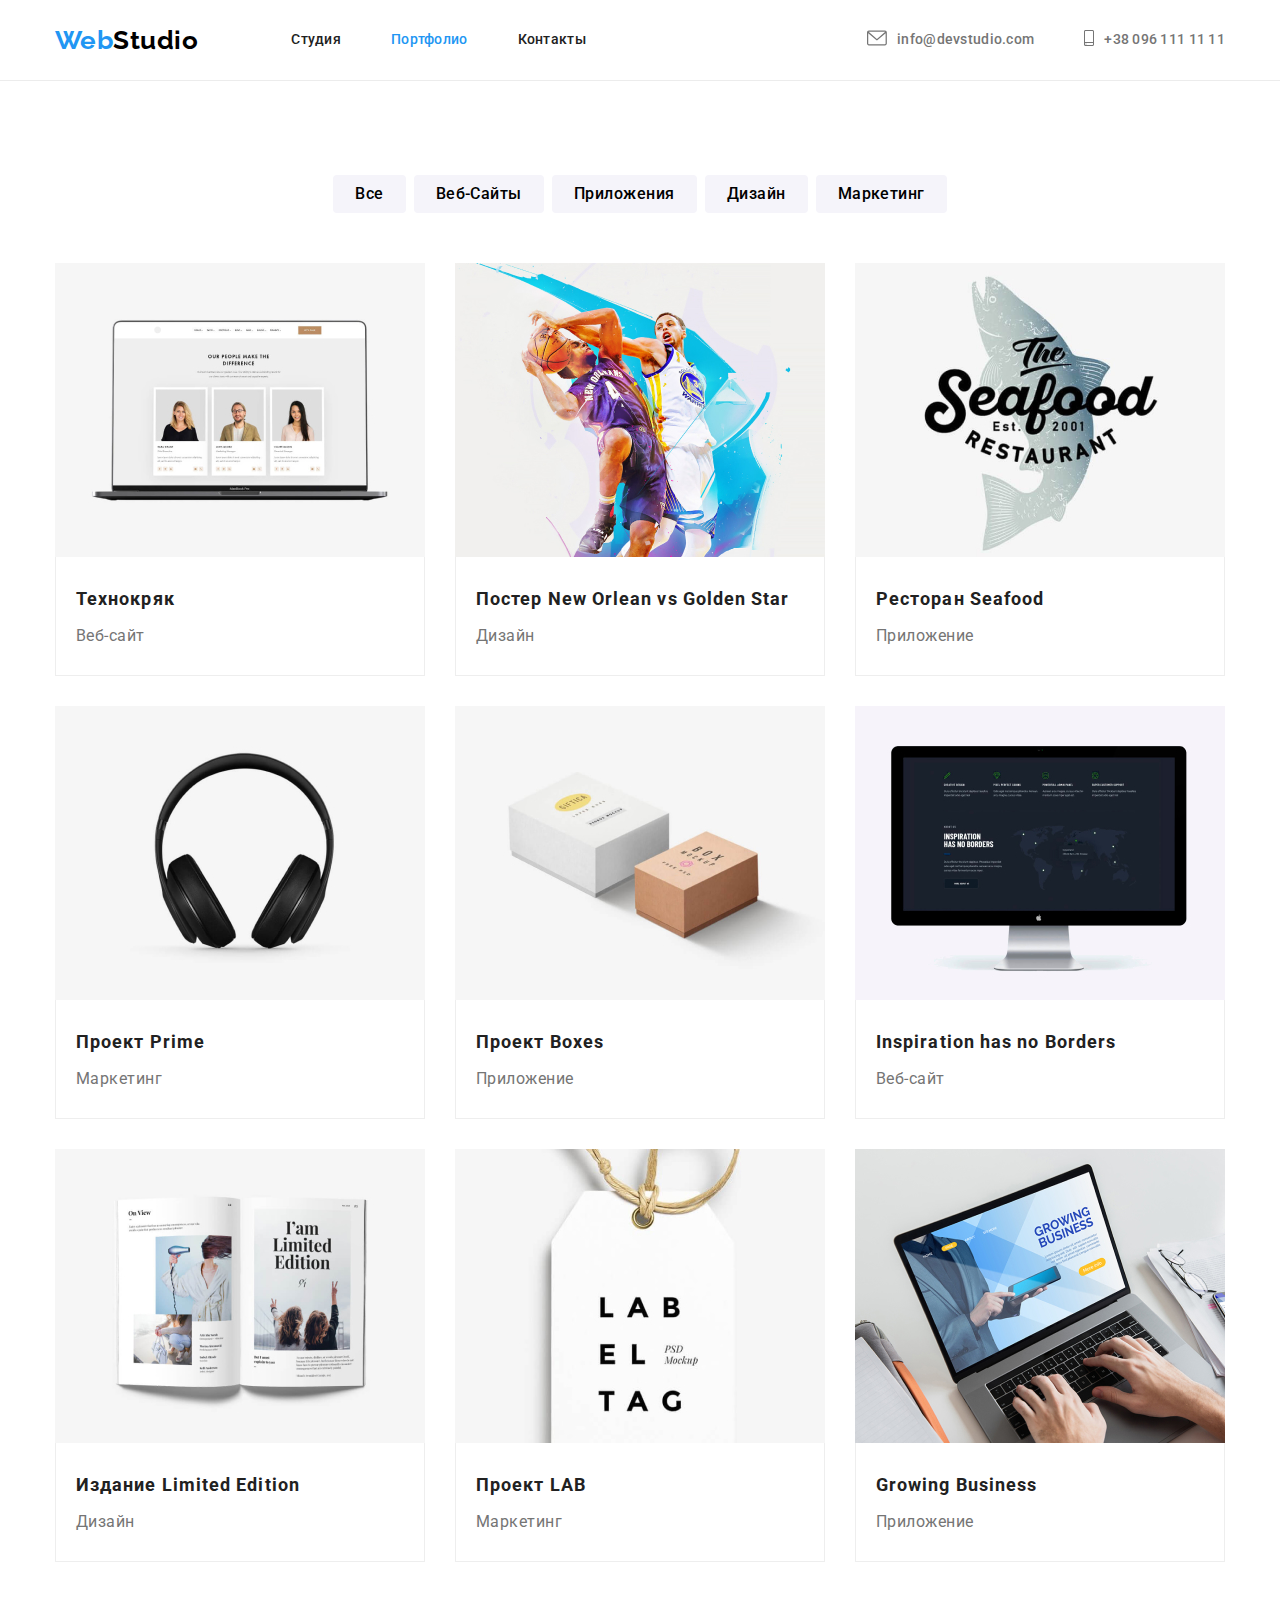
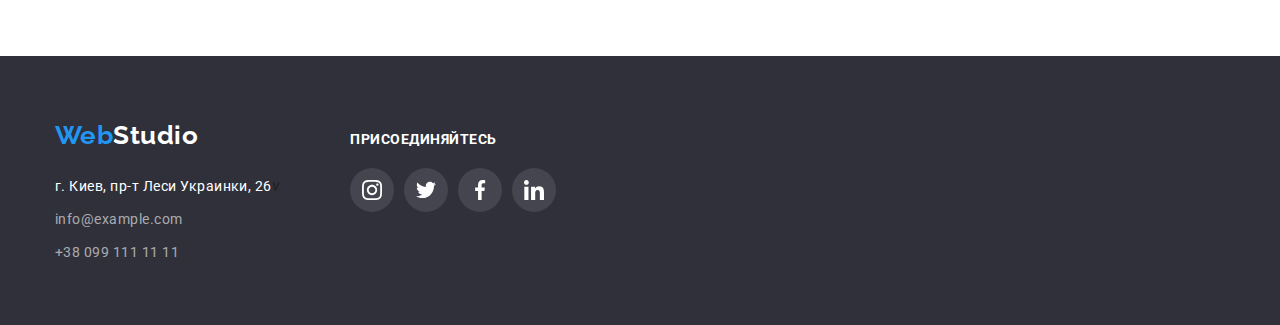
==== portfolio.html @ 1239b646 "Initial commit" ====
<!DOCTYPE html>
<html lang="ru">
  <head>
    <meta charset="UTF-8" />
    <meta http-equiv="X-UA-Compatible" content="IE=edge" />
    <meta name="viewport" content="width=device-width, initial-scale=1.0" />
    <link rel="preconnect" href="https://fonts.googleapis.com" />
    <link rel="preconnect" href="https://fonts.gstatic.com" crossorigin />
    <link
      href="https://fonts.googleapis.com/css2?family=Raleway:wght@700&family=Roboto:wght@400;500;700;900&display=swap"
      rel="stylesheet"
    />
    <link
      rel="stylesheet"
      href="https://cdnjs.cloudflare.com/ajax/libs/modern-normalize/1.0.0/modern-normalize.min.css"
    />
    <link rel="stylesheet" href="./css/styles.css" />
    <title>Portfolio</title>
  </head>
  <body>
    <!-- HEADER-->

   <header class="page-header">
    <div class="container main-nav">
      <nav class="main-nav">
        <a href="./" class="logo">
          <!-- <img src="./images/WebStudio.svg" alt="логотип"> -->
          Web<span class="logo-color">Studio</span>
        </a>

        <ul class="side-nav">
          <li class="nav-list">
            <a class="link " href="./">Студия</a>
          </li>
          <li class="nav-list">
            <a class="link current" href="./portfolio.html">Портфолио</a>
          </li>
          <li class="nav-list"><a class="link" href="">Контакты</a></li>
        </ul>
      </nav>
      <ul class="login-nav">
        <li class="item login">
          <a href="mailto:info@devstudio.com" class="login-link">
            <svg width="20" height="16" class="icon-mail">
              <use href="./images/icons.svg#envelope-hover"></use>
            </svg>
          </a>
          <a class="link mail" href="mailto:info@devstudio.com"
            >info@devstudio.com</a
          >
        </li>
        <li class="item login">
          <a href="tel:+380961111111" class="login-link">
            <svg width="10" height="16" class="icon-mail">
              <use href="./images/icons.svg#smartphone"></use>
            </svg>
          </a>
          <a class="link mail" href="tel:+380961111111">+38 096 111 11 11</a>
        </li>
      </ul>
    </div>
  </header>

    <!-- Main sector -->

    <main>
      <section class="section">
        <div class="container">
          <ul class="button-nav">
            <li class="item">
              <button class="button-secondary" type="button">Все</button>
            </li>
            <li class="item">
              <button class="button-secondary" type="button">Веб-Сайты</button>
            </li>
            <li class="item">
              <button class="button-secondary" type="button">Приложения</button>
            </li>
            <li class="item">
              <button class="button-secondary" type="button">Дизайн</button>
            </li>
            <li class="item">
              <button class="button-secondary" type="button">Маркетинг</button>
            </li>
          </ul>

          <h1 hidden>Наши работы</h1>
          <ul class="image-list">
            <li class="flex-item">
              <a href="" class="link card-link">
                <img src="./images/img1.jpg" width="370" alt="веб-сайт" />
                <div class="card">
                  <h2 class="image-title">Технокряк</h2>
                  <p class="image-subtitle">Веб-сайт</p>
                </div>
              </a>
            </li>

            <li class="flex-item">
              <a href="" class="card-link link">
                <img
                  src="./images/img2.jpg"
                  width="370"
                  alt="постер с баскетболистами"
                />
                <div class="card">
                  <h2 class="image-title">Постер New Orlean vs Golden Star</h2>
                  <p class="image-subtitle">Дизайн</p>
                </div>
              </a>
            </li>

            <li class="flex-item">
              <a href="" class="link">
                <img
                  src="./images/img3.jpg"
                  width="370"
                  alt="логотип рыбного ресторана"
                />
                <div class="card">
                  <h2 class="image-title">Ресторан Seafood</h2>
                  <p class="image-subtitle">Приложение</p>
                </div>
              </a>
            </li>

            <li class="flex-item">
              <a href="" class="link">
                <img src="./images/img4.jpg" width="370" alt="Наушники" />
                <div class="card">
                  <h2 class="image-title">Проект Prime</h2>
                  <p class="image-subtitle">Маркетинг</p>
                </div>
              </a>
            </li>

            <li class="flex-item">
              <a href="" class="link">
                <img src="./images/img5.jpg" width="370" alt="коробки" />
               <div class="card"><h2 class="image-title">Проект Boxes</h2>
              <p class="image-subtitle">Приложение</p>
            </div>
              </a>
            </li>

            <li class="flex-item">
              <a href="" class="link">
                <img src="./images/img6.jpg" width="370" alt="веб-сайт" />
                <div class="card">
                  <h2 class="image-title">Inspiration has no Borders</h2>
                  <p class="image-subtitle">Веб-сайт</p>
                </div>
              </a>
            </li>

            <li class="flex-item">
              <a href="" class="link">
                <img src="./images/img7.jpg" width="370" alt="журнал" />
                <div class="card">
                  <h2 class="image-title">Издание Limited Edition</h2>
                  <p class="image-subtitle">Дизайн</p>
                </div>
              </a>
            </li>

            <li class="flex-item">
              <a href="" class="link">
                <img src="./images/img8.jpg" width="370" alt="бирка" />
                <div class="card">
                  <h2 class="image-title">Проект LAB</h2>
                  <p class="image-subtitle">Маркетинг</p>
                </div>
              </a>
            </li>

            <li class="flex-item">
              <a href="" class="link">
                <img src="./images/img9.jpg" width="370" alt="ноутбук" />
                <div class="card">
                  <h2 class="image-title">Growing Business</h2>
                  <p class="image-subtitle">Приложение</p>
                </div>
              </a>
            </li>
          </ul>
          </div>
        </section>
    
    </main>

    <footer class="footer">
      <div class="container footer-address">
        <div class="foooter-address-cont">
          <a class="footer-logo" href="/">
            Web<span class="footer-color">Studio</span>
            <!-- <img src="./images/WebStudio.svg" alt="logo"> -->
          </a>
          <address>
            <ul class="footer-title">
              <li class="footer-list">
                <a
                  class="link"
                  href="https://goo.gl/maps/xrUxvXRaoUCYZm5W7"
                  target="_blank"
                  rel="noopener noreferrer"
                >
                  г. Киев, пр-т Леси Украинки, 26</a
                >v
              </li>
              <li class="footer-list">
                <a class="link mail-footer" href="mailto:info@example.com"
                  >info@example.com</a
                >
              </li>
              <li class="footer-list">
                <a class="link mail-footer" href="tel:+380991111111"
                  >+38 099 111 11 11</a
                >
              </li>
            </ul>
          </address>
        </div>
        <div class="footer-soc">        
          <h3 class="advantages-title white">присоединяйтесь</h3>
          <ul class="footer-soc-list">
            <li class="footer-soc-item">
              <a class="footer-soc-link" href="">
                <svg class="footer-soc-icon white" width = "20">
                  <use href = "images/icons.svg#instagram-2"></use>
                </svg>
              </a>
            </li>
            <li class="footer-soc-item">
              <a class="footer-soc-link" href="">
                <svg class="footer-soc-icon white" width = "20">
                  <use href = "images/icons.svg#twitter-1"></use>
                </svg>
              </a>
            </li>
            <li class="footer-soc-item">
              <a class="footer-soc-link" href="">
                <svg class="footer-soc-icon white" width = "20">
                  <use href = "images/icons.svg#facebook-1"></use>
                </svg>
              </a>
            </li>
            <li class="footer-soc-item">
              <a class="footer-soc-link" href="">
                <svg class="footer-soc-icon white" width = "20">
                  <use href = "images/icons.svg#linkedin-1"></use>
                </svg>
              </a>
            </li>
          </ul>
        </div>
        
      </div>
  
    </footer>
</body>

</html>
---- css/styles.css ----
:root {
  --primary-text-color: #212121;
  --accent-color: #2196f3;
  --secondary-text-color: #757575;
  --banner-color: #2f303a;
  --secondary-banner-color: #f5f4fa;
  --unactive-color: #AFB1B8;
  
}

::selection {
  color: #ffffff;
  background-color: #2196f3;
}

body {
  background-color: #ffffff;
  color: var(--primary-text-color);
  font-family: 'Roboto', sans-serif;
  letter-spacing: 0.03em;
}

ul {
  list-style: none;
  padding: 0;
  margin: 0;
}

h1,
h2,
h3,
h4,
h5,
h6,
p {
  margin: 0;
  padding: 0;
}

img {
  display: block;
}

.link {
  text-decoration: none;
}

.container {
  width: 1200px;
  margin-left: 0;
  margin-right: 0;
  margin: auto;
  padding-right: 15px;
  padding-left: 15px;
}


.section {
  padding-bottom: 94px;
  padding-top: 94px;
}

img {
  display: block;
}

/* site nav */

.page-header {
  border-bottom: 1px solid #ececec;
}

.background {
  margin-right: 0;
  margin-left: 0;
  margin: auto;
  max-width: 1600px;
  height: 600px;
  background-image: linear-gradient(
      rgba(47, 48, 58, 0.4),
      rgba(47, 48, 58, 0.4)
    ),
    url(../images/team-banner.jpg);
}

.main-nav {
  display: flex;
  align-items: center;
}

.side-nav {
  display: flex;
  margin-left: 93px;
}

.side-nav .nav-list + .nav-list {
  margin-left: 50px;
}

.side-nav .link {
  display: block;

  color: var(--primary-text-color);
  text-decoration: none;
  font-size: 14px;
  font-weight: 500;
  line-height: 1.14;
  letter-spacing: 0.02em;
  padding-top: 32px;
  padding-bottom: 32px;
}

.side-nav .link.current {
  color: var(--accent-color);
}

.side-nav .link:hover,
.link:focus {
  color: var(--accent-color);
}

/* login-nav */

.login-nav {
  display: flex;
  margin-left: auto;
  align-items: center;
}

.login-nav .item + .item {
  margin-left: 50px;
}

.login-nav .mail {
  color: var(--secondary-text-color);
  text-decoration: none;
  font-weight: 500;
  font-size: 14px;
  line-height: 1.14;
  letter-spacing: 0.02em;
}


.login-nav .link:hover,
.login-nav .link:focus {
  color: var(--accent-color);
  fill: #2196f3;
}

.login-link:hover .icon-mail,
.login-link:focus .icon-mail {
  fill: var(--accent-color);
}

  .login-nav > .item {
    display: flex;
    align-items: center;
  }
  
  .login-nav .link {
    padding-top: 22px;
    padding-bottom: 22px;
  }
  
.login-link {
  margin-right: 10px;
}


/* HERO */

.background {
  margin-right: 0;
  margin-left: 0;
  margin: auto;
  max-width: 1600px;
  height: 600px;
  background-image: linear-gradient(
      rgba(47, 48, 58, 0.4),
      rgba(47, 48, 58, 0.4)
    ),
    url(../images/team-banner.jpg);
}

.hero {
  text-align: center;
  padding-top: 200px;
  padding-bottom: 200px;
  margin-top: 0px;
  margin-bottom: 0px;
}

.hero-title {
  max-width: 696px;

  color: #ffffff;
  font-weight: 900;
  font-size: 44px;
  line-height: 1.36;
  text-align: center;
  letter-spacing: 0.06em;
  text-transform: uppercase;
  margin: 0 auto;
}





.icon-mail {
  fill: var(--secondary-text-color);
}


/* advantages */

.item-adv-list::before {
  content: '';
  display: flex;
  background-color: #f5f4fa;
  width: 270px;
  height: 120px;
  margin-bottom: 30px;
  background-image: url(../images/antenna.png);
  background-size: 70px;
  background-repeat: no-repeat;
  background-position: center;
}

.item-adv-list.diagram::before {
  background-image: url(../images/diagram.png);
}

.item-adv-list.time::before {
  background-image: url(../images/clock.png);
}

.item-adv-list.cosmos::before {
  background-image: url(../images/astronaut.png);
}

.advatages-list {
  display: flex;
  margin: -15px;
}

.advatages-list .item {
  /* margin-right: 30px; */
  max-height: 101px;

  width: calc((100% - 3 * 30px) / 4);
  margin: 15px;
  /* background-color: tomato; */
}

.advantages-title {
  color: var(--primary-text-color);
  font-weight: 700;
  font-size: 14px;
  line-height: 1.14;
  text-transform: uppercase;
}

.advantages-par {
  color: var(--secondary-text-color);
  font-size: 14px;
  line-height: 1.71;
  margin-top: 10px;
}

/* what we do section */

.do {
  padding-top: 0;
}

.section-title {
  font-weight: 700;
  font-size: 36px;
  line-height: 1.16;
  text-align: center;
  margin-bottom: 50px;
}

.section-list {
  display: flex;
}


.section-list {
  display: flex;
  margin: -15px;
}

 .section-list .item {
  width: calc((100% - 2 * 30px) / 3);
  margin: 15px;
}

/* team */

.team {
  background-color: var(--secondary-banner-color);
  /* filter: drop-shadow(0px 4px 4px rgba(0, 0, 0, 0.25)); */
}

.team .team-item {
  background-color: #ffffff;
  box-shadow: 0px 1px 3px rgba(0, 0, 0, 0.12), 0px 1px 1px rgba(0, 0, 0, 0.14),
    0px 2px 1px rgba(0, 0, 0, 0.2);
  border-radius: 0px 0px 4px 4px;
}

.team-list {
  display: flex;
  justify-content: center;
  margin-top: 28px;
  margin-bottom: 42px;

}
.team-list-item + .team-list-item {
  margin-left: 22px;
}

.team-link{
  display: flex;
  align-items: center;
  justify-content: center;
  background-color: transparent;
  width: 40px;
  height: 40px;
  border-radius: 50%;
}

.team-link:hover,
.team-link:focus{
  background-color: var(--accent-color);
}

.team-link:hover .team-soc-icons {
  fill: #ffffff;
}

.team-list .team-item + .team-item {
  margin-left: 30px;
}

.team-title {
  color: var(--primary-text-color);

  font-weight: 500;
  font-size: 16px;
  line-height: 1.18;
  text-align: center;
  margin-bottom: 10px;
}

.team-par {
  color: var(--secondary-text-color);
  font-size: 16px;
  line-height: 1.18;
  text-align: center;
}

.team-card {
  padding-top: 30px;
  /* padding-bottom: 30px; */
}

.team-icon {
  fill: var(--unactive-color);
}

.team-link:hover .team-icon,
.team-link:focus .team-icon {
  fill: #ffffff;
}


/* clients */

.clients-list {
  display: flex;
  margin: -15px;
  /* margin-right: 215px;
  margin-left: 215px; */
 

}

.clients-list-item {
  /* border: 1px solid #AFB1B8;
  border-radius: 4px; */
  flex-basis: calc(100% - (5*30px) / 6);
  /* margin: 15px; */
  /* padding: 16px 32px; */
}

.clients-link {
  display: flex;
  border: 1px solid #AFB1B8;
  border-radius: 4px;
  width: 170px;
  height: 92px;
  justify-content: center;
  align-items: center;
}


.clients-logo-icon {
  fill: var(--unactive-color);
}

.clients-link:hover .clients-logo-icon,
.clients-link:focus .clients-logo-icon {
  fill: var(--accent-color);
  transform: scale(1.05);
}

.clients-link:hover,
.clients-link:focus  {
  display: flex;
  border: 1px solid var(--accent-color);
  border-radius: 4px;
  width: 170px;
  height: 92px;
}

/* footer */

.footer {
  background-color: var(--banner-color);
}

.footer {
  padding-top: 60px;
  padding-bottom: 60px;
}

.footer-address {
  display: flex;
  align-items: baseline;
}

.footer-logo {
  display: inline-block;
  color: var(--accent-color);

  text-decoration: none;
  font-family: 'Raleway';
  font-weight: 700;
  font-size: 26px;
  line-height: 1.49;
  margin-bottom: 20px;
}

.footer-color {
  color: #ffffff;

  text-decoration: none;
  font-family: 'Raleway';
  font-weight: 700;
  font-size: 26px;
  line-height: 1.19;
}

.foooter-address-cont{
  margin-right: 70px;
}

.footer-title .link:hover,
.footer-title .link:focus {
  color: var(--accent-color);
}


.footer-title .link {
  color: #ffffff;

  text-decoration: none;
  font-style: normal;
  font-size: 14px;
  line-height: 1.71;
}



.footer-title .footer-list + .footer-list {
  margin-top: 9px;
}

.footer-title .mail-footer {
  color: rgba(255, 255, 255, 0.6);
}

.white {
color: #ffffff;
fill: #ffffff;
}

.footer-soc-list{
  display: flex;
}


.footer-soc-item {
  display: flex;
  margin-top: 20px;
}

.footer-soc-link{
  display: flex;
  width: 44px;
  height: 44px;
  background-color: rgba(255, 255, 255, 0.1);
  border-radius: 50%;
  justify-content: center;
  align-items: center;
  }

.footer-soc-link:hover,
.footer-soc-link:focus {
background-color: var(--accent-color);
}

  .footer-soc-item + .footer-soc-item {
    margin-left: 10px;
  }
  

.footer-soc-link + .footer-soc-link {
    margin-left: 10px;
  }



/* portfolio css */

/* button-nav */

.button-nav {
  display: flex;
  justify-content: center;
  margin-bottom: 50px;
}

.button-nav .item + .item {
  margin-left: 8px;
}

/* image section */

.card {
  border: 1px solid #eeeeee;
  padding: 24px 20px;
  border-top: 0;
}


.flex-item:hover,
.flex-item:hover {
  box-shadow: 0px 1px 1px rgba(0, 0, 0, 0.12), 0px 4px 4px rgba(0, 0, 0, 0.06), 1px 2px 6px rgba(0, 0, 0, 0.16);

}


.image-title {
  color: var(--primary-text-color);

  font-weight: 700;
  font-size: 18px;
  line-height: 2;
  letter-spacing: 0.06em;
  margin-bottom: 4px;
}

.image-subtitle {
  color: var(--secondary-text-color);

  font-size: 16px;
  line-height: 1.88;
}

.image-list {
  display: flex;
  flex-wrap: wrap;
  margin: -15px;
}

.image-list .flex-item {
  flex-basis: (100% / 9 - 240px) ;
  /* background-color: tomato; */
  margin: 15px;
}

/* logo */

.logo {
  color: var(--accent-color);

  text-decoration: none;
  font-family: 'Raleway';
  font-weight: 700;
  font-size: 26px;
  line-height: 1.19;
}

.logo-color {
  color: #000000;
}

/* buttons */

.button {
  background-color: var(--accent-color);
  color: #ffffff;
  box-shadow: 0px 4px 4px rgba(0, 0, 0, 0.15);
  border-radius: 4px;
  border: 0;

  height: 50px;
  min-width: 200px;
  padding: 10px 32px 10px 32px;
  vertical-align: middle;
  text-align: center;
  margin: 0 auto;
  margin-top: 30px;

  font-weight: 700;
  font-size: 16px;
  line-height: 1.88;
  letter-spacing: 0.06em;
}

.button-secondary {
  padding: 6px 22px;

  font-family: 'Roboto';
  font-style: normal;
  font-weight: 500;
  font-size: 16px;
  line-height: 1.62;
  text-align: center;
  letter-spacing: 0.03em;
  background: #f5f4fa;
  border-radius: 4px;
  border: 0;
}

.primary:hover,
.primary:focus {
  background-color: #188ce8;
  cursor: pointer;
}

.button-secondary:hover,
.button-secondary:focus {
  background-color: var(--accent-color);
  color: #ffffff;
  cursor: pointer;
  box-shadow: 0px 3px 1px rgba(0, 0, 0, 0.1), 0px 1px 2px rgba(0, 0, 0, 0.08), 0px 2px 2px rgba(0, 0, 0, 0.12);
}
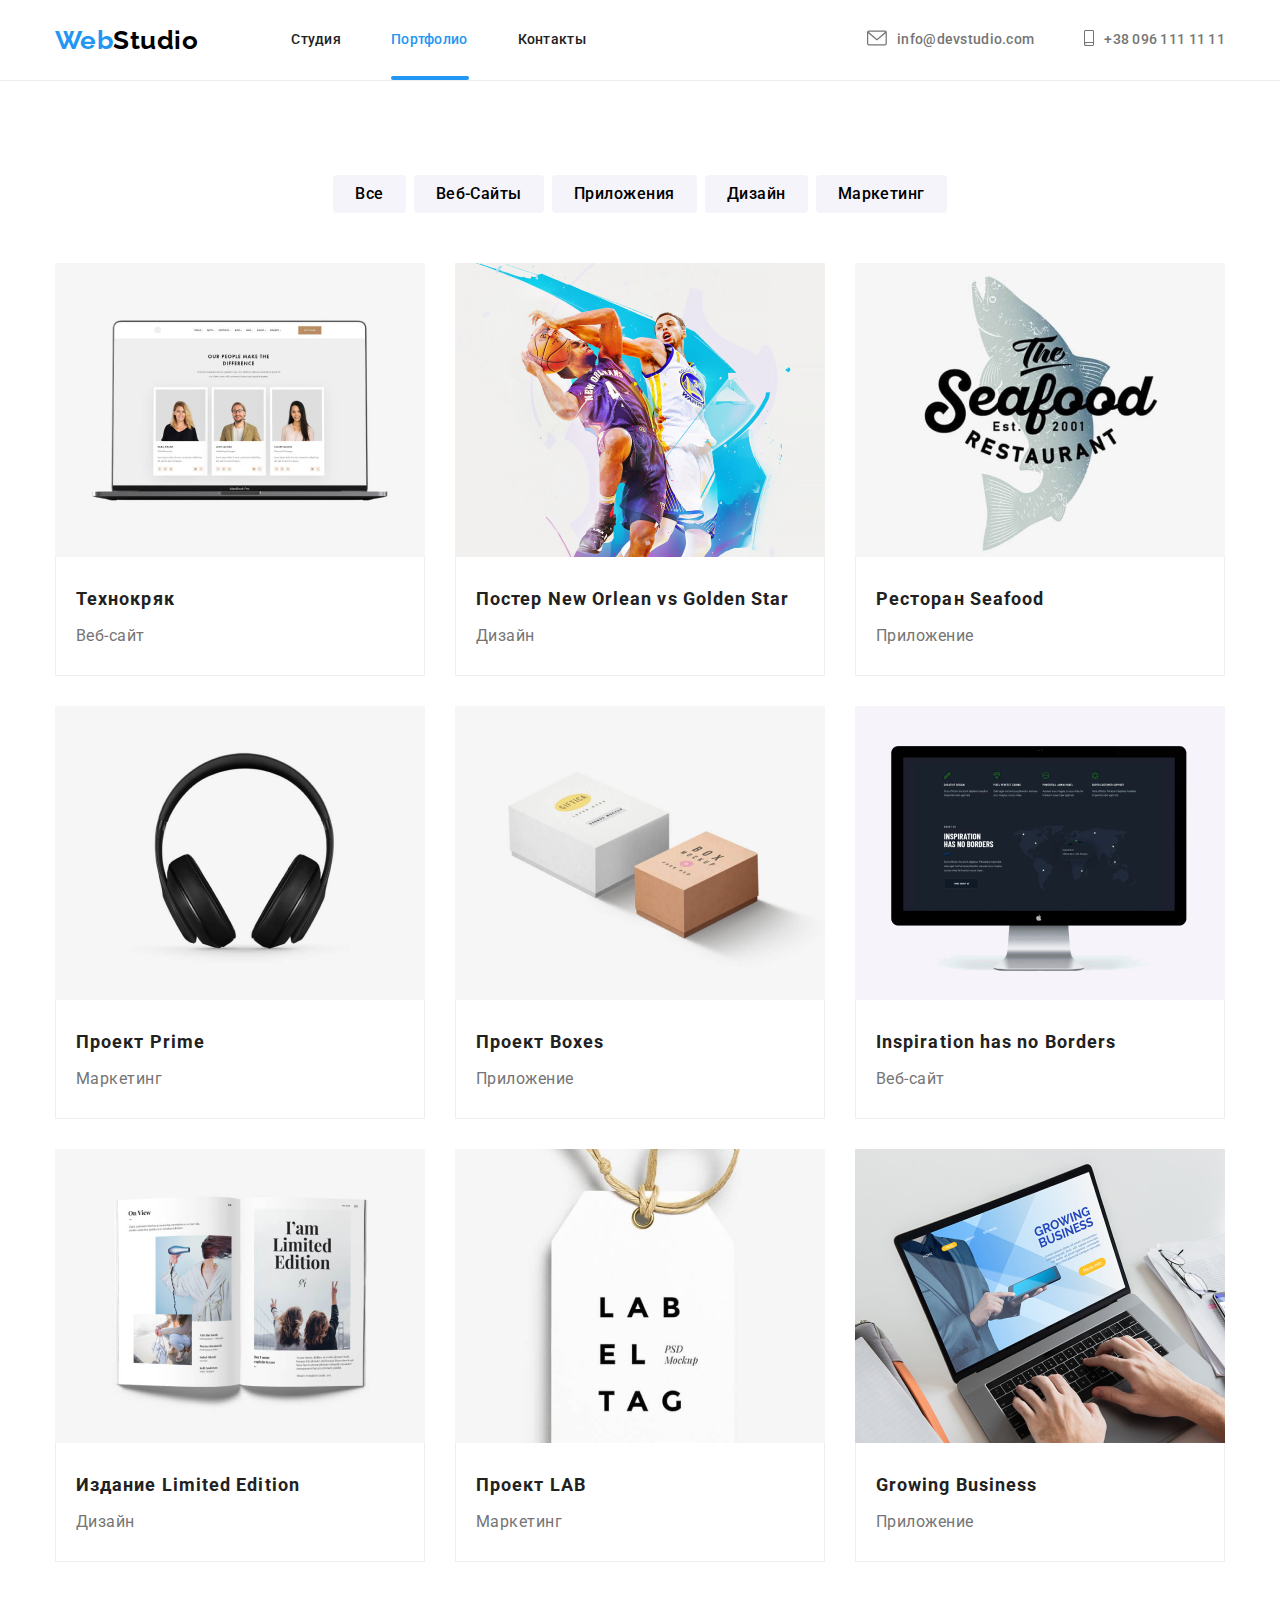
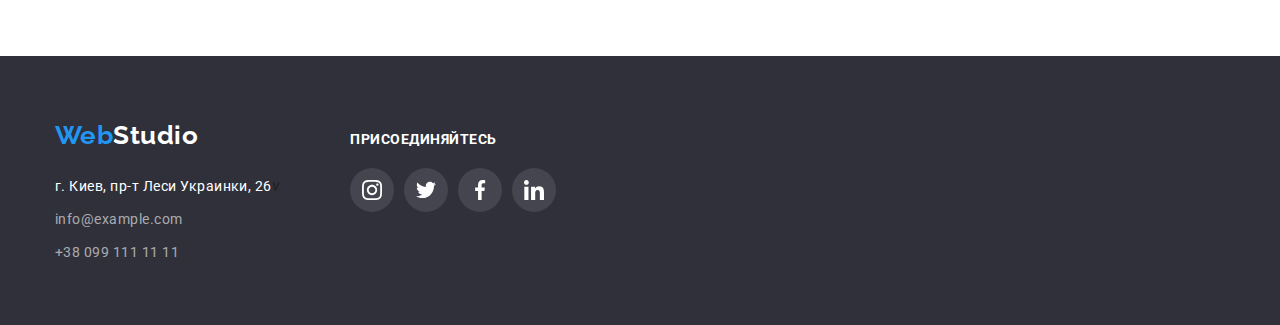
==== commit 4981f3eb: "11" ====
--- a/portfolio.html
+++ b/portfolio.html
@@ -89,6 +89,10 @@
             <li class="flex-item">
               <a href="" class="link card-link">
                 <img src="./images/img1.jpg" width="370" alt="веб-сайт" />
+                <div class="card-subtitle">
+                  <p class="white-title">Ресурс предлагает комплексные предложения с разным уровнем функционала и сервисов. Все это позволит посетителю получить исчерпывающие сведения  +о компании или частном лице.</p>
+                  </div>
                 <div class="card">
                   <h2 class="image-title">Технокряк</h2>
                   <p class="image-subtitle">Веб-сайт</p>
@@ -103,6 +107,10 @@
                   width="370"
                   alt="постер с баскетболистами"
                 />
+                <div class="card-subtitle">
+                  <p class="white-title">Ресурс предлагает комплексные предложения с разным уровнем функционала и сервисов. Все это позволит посетителю получить исчерпывающие сведения  +о компании или частном лице.</p>
+                  </div>
                 <div class="card">
                   <h2 class="image-title">Постер New Orlean vs Golden Star</h2>
                   <p class="image-subtitle">Дизайн</p>
@@ -117,6 +125,15 @@
                   width="370"
                   alt="логотип рыбного ресторана"
                 />
+                <div class="card-subtitle">
+                  <p class="white-title">Ресурс предлагает комплексные предложения с разным уровнем функционала и сервисов. Все это позволит посетителю получить исчерпывающие сведения  +о компании или частном лице.</p>
+                  </div>
+                <div class="card-subtitle">
+                  <p class="white-title">Ресурс предлагает комплексные предложения с разным уровнем функционала и сервисов. Все это позволит посетителю получить исчерпывающие сведения  +о компании или частном лице.</p>
+                  </div>
+                
                 <div class="card">
                   <h2 class="image-title">Ресторан Seafood</h2>
                   <p class="image-subtitle">Приложение</p>
@@ -127,6 +144,10 @@
             <li class="flex-item">
               <a href="" class="link">
                 <img src="./images/img4.jpg" width="370" alt="Наушники" />
+                <div class="card-subtitle">
+                  <p class="white-title">Ресурс предлагает комплексные предложения с разным уровнем функционала и сервисов. Все это позволит посетителю получить исчерпывающие сведения  +о компании или частном лице.</p>
+                  </div>
                 <div class="card">
                   <h2 class="image-title">Проект Prime</h2>
                   <p class="image-subtitle">Маркетинг</p>
@@ -137,6 +158,10 @@
             <li class="flex-item">
               <a href="" class="link">
                 <img src="./images/img5.jpg" width="370" alt="коробки" />
+                <div class="card-subtitle">
+                  <p class="white-title">Ресурс предлагает комплексные предложения с разным уровнем функционала и сервисов. Все это позволит посетителю получить исчерпывающие сведения  +о компании или частном лице.</p>
+                  </div>
                <div class="card"><h2 class="image-title">Проект Boxes</h2>
               <p class="image-subtitle">Приложение</p>
             </div>
@@ -145,6 +170,10 @@
 
             <li class="flex-item">
               <a href="" class="link">
+                <div class="card-subtitle">
+                  <p class="white-title">Ресурс предлагает комплексные предложения с разным уровнем функционала и сервисов. Все это позволит посетителю получить исчерпывающие сведения  +о компании или частном лице.</p>
+                  </div>
                 <img src="./images/img6.jpg" width="370" alt="веб-сайт" />
                 <div class="card">
                   <h2 class="image-title">Inspiration has no Borders</h2>
@@ -156,6 +185,10 @@
             <li class="flex-item">
               <a href="" class="link">
                 <img src="./images/img7.jpg" width="370" alt="журнал" />
+                <div class="card-subtitle">
+                  <p class="white-title">Ресурс предлагает комплексные предложения с разным уровнем функционала и сервисов. Все это позволит посетителю получить исчерпывающие сведения  +о компании или частном лице.</p>
+                  </div>
                 <div class="card">
                   <h2 class="image-title">Издание Limited Edition</h2>
                   <p class="image-subtitle">Дизайн</p>
@@ -166,6 +199,10 @@
             <li class="flex-item">
               <a href="" class="link">
                 <img src="./images/img8.jpg" width="370" alt="бирка" />
+                <div class="card-subtitle">
+                  <p class="white-title">Ресурс предлагает комплексные предложения с разным уровнем функционала и сервисов. Все это позволит посетителю получить исчерпывающие сведения  +о компании или частном лице.</p>
+                  </div>
                 <div class="card">
                   <h2 class="image-title">Проект LAB</h2>
                   <p class="image-subtitle">Маркетинг</p>
@@ -176,6 +213,10 @@
             <li class="flex-item">
               <a href="" class="link">
                 <img src="./images/img9.jpg" width="370" alt="ноутбук" />
+                <div class="card-subtitle">
+                  <p class="white-title">Ресурс предлагает комплексные предложения с разным уровнем функционала и сервисов. Все это позволит посетителю получить исчерпывающие сведения  +о компании или частном лице.</p>
+                  </div>
                 <div class="card">
                   <h2 class="image-title">Growing Business</h2>
                   <p class="image-subtitle">Приложение</p>
--- a/css/styles.css
+++ b/css/styles.css
@@ -112,12 +112,37 @@
 
 .side-nav .link.current {
   color: var(--accent-color);
-}
+  position: relative;
+}
+
 
 .side-nav .link:hover,
 .link:focus {
   color: var(--accent-color);
 }
+
+.side-nav .link.current::after{
+  position: absolute;
+  
+  bottom: 0;
+  left: 0;
+  content: "";
+  background-color: var(--accent-color);
+  width: 78px;height: 4px;
+  border-radius: 2px;
+}
+
+.side-nav .link.current.studio::after {
+  position: absolute;
+  
+  bottom: 0;
+  left: 0;
+  content: "";
+  background-color: var(--accent-color);
+  width: 48px;height: 4px;
+  border-radius: 2px;
+}
+
 
 /* login-nav */
 
@@ -167,6 +192,37 @@
 }
 
 
+.modal {
+  position: relative;
+}
+
+.backdrop {
+  position:absolute;
+  width: 528px;
+  height: 581px;
+  background-color: rgba(0, 0, 0, 0.2);;
+  width: 100%;
+  height: 100%;
+  top:0;
+  left:0;
+}
+
+.modal-window {
+  background-color: #ffffff;
+  width: 528px;
+  height: 581px;
+  position: absolute;
+  left: 50%;
+  top: 50%;
+  transform: translateX(-50%) translateY(-50%);
+}
+
+.backdrop.is-hidden {
+  opacity: 0;
+  pointer-events: none;
+}
+
+
 /* HERO */
 
 .background {
@@ -297,6 +353,22 @@
   margin: 15px;
 }
 
+.section-items {
+  position: relative;
+}
+
+.section-background {
+  position: absolute;
+
+  bottom: 0;
+  left: 0;
+  text-align: center;
+  padding: 27px ;
+  width: 370px;
+  height: 70px;
+  background-color:rgba(47, 48, 58, 0.8);
+}
+
 /* team */
 
 .team {
@@ -581,6 +653,8 @@
   line-height: 1.88;
 }
 
+
+
 .image-list {
   display: flex;
   flex-wrap: wrap;
@@ -592,6 +666,37 @@
   /* background-color: tomato; */
   margin: 15px;
 }
+
+.flex-item {
+  position: relative;
+}
+
+.card-subtitle {
+  position: absolute;
+  top: 0;
+  bottom: 0;
+  width: 370px;
+  height: 294px;
+  padding: 63px 24px;
+  background: rgba(33, 150, 243, 0.9);
+  text-align: center;
+  opacity: 0;
+}
+
+.white-title {
+font-weight: 400;
+font-size: 18px;
+line-height: 1.56;
+letter-spacing: 0.03em;
+color: #ffffff;
+}
+
+
+.flex-item:hover .card-subtitle,
+.flex-item:focus {
+  opacity: 1;
+}
+
 
 /* logo */
 
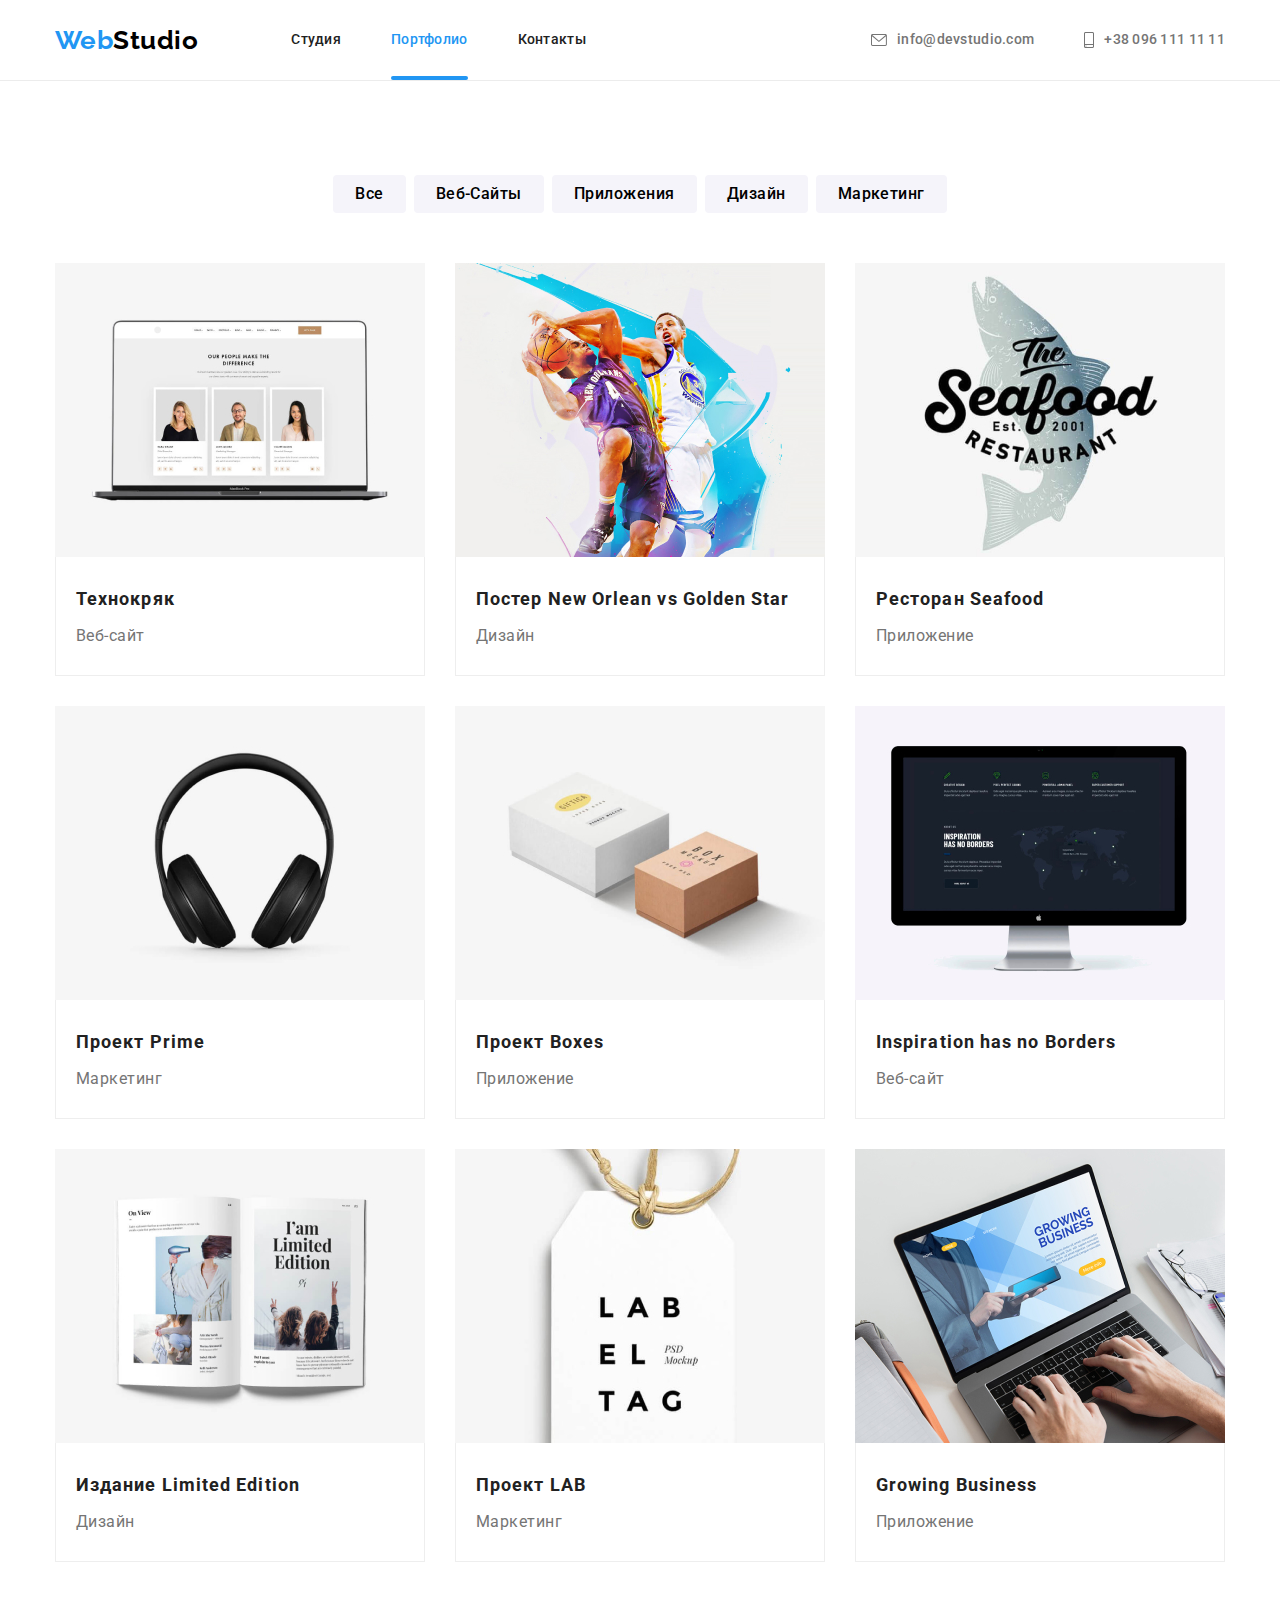
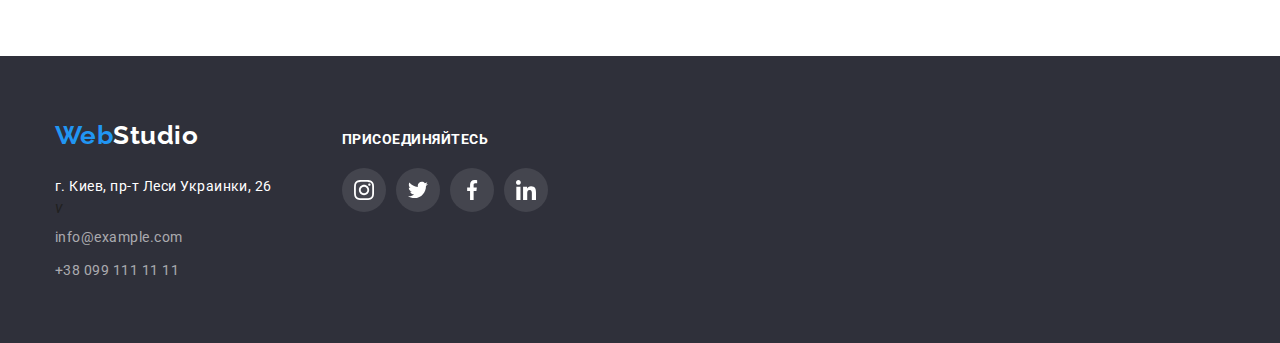
==== commit db66202d: "main" ====
--- a/portfolio.html
+++ b/portfolio.html
@@ -19,49 +19,46 @@
   </head>
   <body>
     <!-- HEADER-->
-
-   <header class="page-header">
-    <div class="container main-nav">
-      <nav class="main-nav">
-        <a href="./" class="logo">
-          <!-- <img src="./images/WebStudio.svg" alt="логотип"> -->
-          Web<span class="logo-color">Studio</span>
-        </a>
-
-        <ul class="side-nav">
-          <li class="nav-list">
-            <a class="link " href="./">Студия</a>
+    <header class="page-header">
+      <div class="container main-nav">
+        <nav class="main-nav">
+          <a href="./" class="logo">
+            <!-- <img src="./images/WebStudio.svg" alt="логотип"> -->
+            Web<span class="logo-color">Studio</span>
+          </a>
+
+          <ul class="side-nav">
+            <li class="nav-list">
+              <a class="link" href="./">Студия</a>
+            </li>
+            <li class="nav-list">
+              <a class="link current" href="./portfolio.html">Портфолио</a>
+            </li>
+            <li class="nav-list"><a class="link" href="">Контакты</a></li>
+          </ul>
+        </nav>
+        <ul class="login-nav">
+          <li class="item login">
+            <a href="mailto:info@devstudio.com" class="link mail">
+              <svg width="16" height="12" class="icon-mail">
+                <use href="./images/icons.svg#envelope-hover"></use>
+              </svg>
+              info@devstudio.com</a
+            >
           </li>
-          <li class="nav-list">
-            <a class="link current" href="./portfolio.html">Портфолио</a>
+          <li class="item login">
+            <a href="tel:+380961111111" class="link mail">
+              <svg width="10" height="16" class="icon-mail">
+                <use href="./images/icons.svg#smartphone"></use>
+              </svg>
+              +38 096 111 11 11</a
+            >
           </li>
-          <li class="nav-list"><a class="link" href="">Контакты</a></li>
         </ul>
-      </nav>
-      <ul class="login-nav">
-        <li class="item login">
-          <a href="mailto:info@devstudio.com" class="login-link">
-            <svg width="20" height="16" class="icon-mail">
-              <use href="./images/icons.svg#envelope-hover"></use>
-            </svg>
-          </a>
-          <a class="link mail" href="mailto:info@devstudio.com"
-            >info@devstudio.com</a
-          >
-        </li>
-        <li class="item login">
-          <a href="tel:+380961111111" class="login-link">
-            <svg width="10" height="16" class="icon-mail">
-              <use href="./images/icons.svg#smartphone"></use>
-            </svg>
-          </a>
-          <a class="link mail" href="tel:+380961111111">+38 096 111 11 11</a>
-        </li>
-      </ul>
-    </div>
-  </header>
-
-    <!-- Main sector -->
+      </div>
+    </header>
+
+    <!-- MAIN SECTION-->
 
     <main>
       <section class="section">
@@ -88,11 +85,14 @@
           <ul class="image-list">
             <li class="flex-item">
               <a href="" class="link card-link">
-                <img src="./images/img1.jpg" width="370" alt="веб-сайт" />
-                <div class="card-subtitle">
-                  <p class="white-title">Ресурс предлагает комплексные предложения с разным уровнем функционала и сервисов. Все это позволит посетителю получить исчерпывающие сведения  -о компании или частном лице.</p>
-                  </div>
+                <div class="card-subtitle">
+                  <img src="./images/img1.jpg" width="370" alt="веб-сайт" />
+                  <p class="white-title">
+                    Ресурс предлагает комплексные предложения с разным уровнем
+                    функционала и сервисов. Все это позволит посетителю получить
+                    исчерпывающие сведения о компании или частном лице.
+                  </p>
+                </div>
                 <div class="card">
                   <h2 class="image-title">Технокряк</h2>
                   <p class="image-subtitle">Веб-сайт</p>
@@ -101,16 +101,19 @@
             </li>
 
             <li class="flex-item">
-              <a href="" class="card-link link">
-                <img
-                  src="./images/img2.jpg"
-                  width="370"
-                  alt="постер с баскетболистами"
-                />
-                <div class="card-subtitle">
-                  <p class="white-title">Ресурс предлагает комплексные предложения с разным уровнем функционала и сервисов. Все это позволит посетителю получить исчерпывающие сведения  -о компании или частном лице.</p>
-                  </div>
+              <a href="" class="link card-link">
+                <div class="card-subtitle">
+                  <img
+                    src="./images/img2.jpg"
+                    width="370"
+                    alt="постер с баскетболистами"
+                  />
+                  <p class="white-title">
+                    Ресурс предлагает комплексные предложения с разным уровнем
+                    функционала и сервисов. Все это позволит посетителю получить
+                    исчерпывающие сведения о компании или частном лице.
+                  </p>
+                </div>
                 <div class="card">
                   <h2 class="image-title">Постер New Orlean vs Golden Star</h2>
                   <p class="image-subtitle">Дизайн</p>
@@ -119,21 +122,27 @@
             </li>
 
             <li class="flex-item">
-              <a href="" class="link">
-                <img
-                  src="./images/img3.jpg"
-                  width="370"
-                  alt="логотип рыбного ресторана"
-                />
-                <div class="card-subtitle">
-                  <p class="white-title">Ресурс предлагает комплексные предложения с разным уровнем функционала и сервисов. Все это позволит посетителю получить исчерпывающие сведения  -о компании или частном лице.</p>
-                  </div>
-                <div class="card-subtitle">
-                  <p class="white-title">Ресурс предлагает комплексные предложения с разным уровнем функционала и сервисов. Все это позволит посетителю получить исчерпывающие сведения  -о компании или частном лице.</p>
-                  </div>
-                
+              <a href="" class="link card-link">
+                <div class="card-subtitle">
+                  <img
+                    src="./images/img3.jpg"
+                    width="370"
+                    alt="логотип рыбного ресторана"
+                  />
+                  <p class="white-title">
+                    Ресурс предлагает комплексные предложения с разным уровнем
+                    функционала и сервисов. Все это позволит посетителю получить
+                    исчерпывающие сведения о компании или частном лице.
+                  </p>
+                </div>
+                <div class="card-subtitle">
+                  <p class="white-title">
+                    Ресурс предлагает комплексные предложения с разным уровнем
+                    функционала и сервисов. Все это позволит посетителю получить
+                    исчерпывающие сведения о компании или частном лице.
+                  </p>
+                </div>
+
                 <div class="card">
                   <h2 class="image-title">Ресторан Seafood</h2>
                   <p class="image-subtitle">Приложение</p>
@@ -142,12 +151,15 @@
             </li>
 
             <li class="flex-item">
-              <a href="" class="link">
-                <img src="./images/img4.jpg" width="370" alt="Наушники" />
-                <div class="card-subtitle">
-                  <p class="white-title">Ресурс предлагает комплексные предложения с разным уровнем функционала и сервисов. Все это позволит посетителю получить исчерпывающие сведения  -о компании или частном лице.</p>
-                  </div>
+              <a href="" class="link card-link">
+                <div class="card-subtitle">
+                  <img src="./images/img4.jpg" width="370" alt="Наушники" />
+                  <p class="white-title">
+                    Ресурс предлагает комплексные предложения с разным уровнем
+                    функционала и сервисов. Все это позволит посетителю получить
+                    исчерпывающие сведения о компании или частном лице.
+                  </p>
+                </div>
                 <div class="card">
                   <h2 class="image-title">Проект Prime</h2>
                   <p class="image-subtitle">Маркетинг</p>
@@ -156,25 +168,33 @@
             </li>
 
             <li class="flex-item">
-              <a href="" class="link">
-                <img src="./images/img5.jpg" width="370" alt="коробки" />
-                <div class="card-subtitle">
-                  <p class="white-title">Ресурс предлагает комплексные предложения с разным уровнем функционала и сервисов. Все это позволит посетителю получить исчерпывающие сведения  -о компании или частном лице.</p>
-                  </div>
-               <div class="card"><h2 class="image-title">Проект Boxes</h2>
-              <p class="image-subtitle">Приложение</p>
-            </div>
-              </a>
-            </li>
-
-            <li class="flex-item">
-              <a href="" class="link">
-                <div class="card-subtitle">
-                  <p class="white-title">Ресурс предлагает комплексные предложения с разным уровнем функционала и сервисов. Все это позволит посетителю получить исчерпывающие сведения  -о компании или частном лице.</p>
-                  </div>
-                <img src="./images/img6.jpg" width="370" alt="веб-сайт" />
+              <a href="" class="link card-link">
+                <div class="card-subtitle">
+                  <img src="./images/img5.jpg" width="370" alt="коробки" />
+                  <p class="white-title">
+                    Ресурс предлагает комплексные предложения с разным уровнем
+                    функционала и сервисов. Все это позволит посетителю получить
+                    исчерпывающие сведения о компании или частном лице.
+                  </p>
+                </div>
+                <div class="card">
+                  <h2 class="image-title">Проект Boxes</h2>
+                  <p class="image-subtitle">Приложение</p>
+                </div>
+              </a>
+            </li>
+
+            <li class="flex-item">
+              <a href="" class="link card-link">
+                <div class="card-subtitle">
+                  <img src="./images/img6.jpg" width="370" alt="веб-сайт" />
+                  <p class="white-title">
+                    Ресурс предлагает комплексные предложения с разным уровнем
+                    функционала и сервисов. Все это позволит посетителю получить
+                    исчерпывающие сведения о компании или частном лице.
+                  </p>
+                </div>
+
                 <div class="card">
                   <h2 class="image-title">Inspiration has no Borders</h2>
                   <p class="image-subtitle">Веб-сайт</p>
@@ -183,12 +203,15 @@
             </li>
 
             <li class="flex-item">
-              <a href="" class="link">
-                <img src="./images/img7.jpg" width="370" alt="журнал" />
-                <div class="card-subtitle">
-                  <p class="white-title">Ресурс предлагает комплексные предложения с разным уровнем функционала и сервисов. Все это позволит посетителю получить исчерпывающие сведения  -о компании или частном лице.</p>
-                  </div>
+              <a href="" class="link card-link">
+                <div class="card-subtitle">
+                  <img src="./images/img7.jpg" width="370" alt="журнал" />
+                  <p class="white-title">
+                    Ресурс предлагает комплексные предложения с разным уровнем
+                    функционала и сервисов. Все это позволит посетителю получить
+                    исчерпывающие сведения о компании или частном лице.
+                  </p>
+                </div>
                 <div class="card">
                   <h2 class="image-title">Издание Limited Edition</h2>
                   <p class="image-subtitle">Дизайн</p>
@@ -197,12 +220,15 @@
             </li>
 
             <li class="flex-item">
-              <a href="" class="link">
-                <img src="./images/img8.jpg" width="370" alt="бирка" />
-                <div class="card-subtitle">
-                  <p class="white-title">Ресурс предлагает комплексные предложения с разным уровнем функционала и сервисов. Все это позволит посетителю получить исчерпывающие сведения  -о компании или частном лице.</p>
-                  </div>
+              <a href="" class="link card-link">
+                <div class="card-subtitle">
+                  <img src="./images/img8.jpg" width="370" alt="бирка" />
+                  <p class="white-title">
+                    Ресурс предлагает комплексные предложения с разным уровнем
+                    функционала и сервисов. Все это позволит посетителю получить
+                    исчерпывающие сведения о компании или частном лице.
+                  </p>
+                </div>
                 <div class="card">
                   <h2 class="image-title">Проект LAB</h2>
                   <p class="image-subtitle">Маркетинг</p>
@@ -211,12 +237,15 @@
             </li>
 
             <li class="flex-item">
-              <a href="" class="link">
-                <img src="./images/img9.jpg" width="370" alt="ноутбук" />
-                <div class="card-subtitle">
-                  <p class="white-title">Ресурс предлагает комплексные предложения с разным уровнем функционала и сервисов. Все это позволит посетителю получить исчерпывающие сведения  -о компании или частном лице.</p>
-                  </div>
+              <a href="" class="link card-link">
+                <div class="card-subtitle">
+                  <img src="./images/img9.jpg" width="370" alt="ноутбук" />
+                  <p class="white-title">
+                    Ресурс предлагает комплексные предложения с разным уровнем
+                    функционала и сервисов. Все это позволит посетителю получить
+                    исчерпывающие сведения о компании или частном лице.
+                  </p>
+                </div>
                 <div class="card">
                   <h2 class="image-title">Growing Business</h2>
                   <p class="image-subtitle">Приложение</p>
@@ -224,9 +253,8 @@
               </a>
             </li>
           </ul>
-          </div>
-        </section>
-    
+        </div>
+      </section>
     </main>
 
     <footer class="footer">
@@ -261,43 +289,40 @@
             </ul>
           </address>
         </div>
-        <div class="footer-soc">        
+        <div class="footer-soc">
           <h3 class="advantages-title white">присоединяйтесь</h3>
           <ul class="footer-soc-list">
             <li class="footer-soc-item">
               <a class="footer-soc-link" href="">
-                <svg class="footer-soc-icon white" width = "20">
-                  <use href = "images/icons.svg#instagram-2"></use>
+                <svg class="footer-soc-icon white" width="20">
+                  <use href="images/icons.svg#instagram-2"></use>
                 </svg>
               </a>
             </li>
             <li class="footer-soc-item">
               <a class="footer-soc-link" href="">
-                <svg class="footer-soc-icon white" width = "20">
-                  <use href = "images/icons.svg#twitter-1"></use>
+                <svg class="footer-soc-icon white" width="20">
+                  <use href="images/icons.svg#twitter-1"></use>
                 </svg>
               </a>
             </li>
             <li class="footer-soc-item">
               <a class="footer-soc-link" href="">
-                <svg class="footer-soc-icon white" width = "20">
-                  <use href = "images/icons.svg#facebook-1"></use>
+                <svg class="footer-soc-icon white" width="20">
+                  <use href="images/icons.svg#facebook-1"></use>
                 </svg>
               </a>
             </li>
             <li class="footer-soc-item">
               <a class="footer-soc-link" href="">
-                <svg class="footer-soc-icon white" width = "20">
-                  <use href = "images/icons.svg#linkedin-1"></use>
+                <svg class="footer-soc-icon white" width="20">
+                  <use href="images/icons.svg#linkedin-1"></use>
                 </svg>
               </a>
             </li>
           </ul>
         </div>
-        
       </div>
-  
     </footer>
-</body>
-
-</html>+  </body>
+</html>
--- a/css/styles.css
+++ b/css/styles.css
@@ -4,8 +4,8 @@
   --secondary-text-color: #757575;
   --banner-color: #2f303a;
   --secondary-banner-color: #f5f4fa;
-  --unactive-color: #AFB1B8;
-  
+  --unactive-color: #afb1b8;
+  --transition: 250ms cubic-bezier(0.4, 0, 0.2, 1);
 }
 
 ::selection {
@@ -43,6 +43,7 @@
 
 .link {
   text-decoration: none;
+  display: block;
 }
 
 .container {
@@ -53,7 +54,6 @@
   padding-right: 15px;
   padding-left: 15px;
 }
-
 
 .section {
   padding-bottom: 94px;
@@ -108,41 +108,31 @@
   letter-spacing: 0.02em;
   padding-top: 32px;
   padding-bottom: 32px;
+  transition: color 250ms cubic-bezier(0.4, 0, 0.2, 1);
 }
 
 .side-nav .link.current {
   color: var(--accent-color);
   position: relative;
-}
-
+  transition: color 250ms cubic-bezier(0.4, 0, 0.2, 1);
+}
 
 .side-nav .link:hover,
 .link:focus {
   color: var(--accent-color);
 }
 
-.side-nav .link.current::after{
+.side-nav .link.current::after {
   position: absolute;
-  
+
   bottom: 0;
   left: 0;
-  content: "";
+  content: '';
   background-color: var(--accent-color);
-  width: 78px;height: 4px;
+  width: 100%;
+  height: 4px;
   border-radius: 2px;
 }
-
-.side-nav .link.current.studio::after {
-  position: absolute;
-  
-  bottom: 0;
-  left: 0;
-  content: "";
-  background-color: var(--accent-color);
-  width: 48px;height: 4px;
-  border-radius: 2px;
-}
-
 
 /* login-nav */
 
@@ -165,63 +155,21 @@
   letter-spacing: 0.02em;
 }
 
-
+.login-nav .link {
+  display: flex;
+  padding-top: 32px;
+  padding-bottom: 32px;
+  align-items: center;
+  transition: color 250ms cubic-bezier(0.4, 0, 0.2, 1);
+}
+
+.login-nav .link:hover .icon-mail,
 .login-nav .link:hover,
+.login-nav .link:focus .icon-mail,
 .login-nav .link:focus {
+  fill: var(--accent-color);
   color: var(--accent-color);
-  fill: #2196f3;
-}
-
-.login-link:hover .icon-mail,
-.login-link:focus .icon-mail {
-  fill: var(--accent-color);
-}
-
-  .login-nav > .item {
-    display: flex;
-    align-items: center;
-  }
-  
-  .login-nav .link {
-    padding-top: 22px;
-    padding-bottom: 22px;
-  }
-  
-.login-link {
-  margin-right: 10px;
-}
-
-
-.modal {
-  position: relative;
-}
-
-.backdrop {
-  position:absolute;
-  width: 528px;
-  height: 581px;
-  background-color: rgba(0, 0, 0, 0.2);;
-  width: 100%;
-  height: 100%;
-  top:0;
-  left:0;
-}
-
-.modal-window {
-  background-color: #ffffff;
-  width: 528px;
-  height: 581px;
-  position: absolute;
-  left: 50%;
-  top: 50%;
-  transform: translateX(-50%) translateY(-50%);
-}
-
-.backdrop.is-hidden {
-  opacity: 0;
-  pointer-events: none;
-}
-
+}
 
 /* HERO */
 
@@ -259,14 +207,11 @@
   margin: 0 auto;
 }
 
-
-
-
-
 .icon-mail {
   fill: var(--secondary-text-color);
-}
-
+  transition: fill 250ms cubic-bezier(0.4, 0, 0.2, 1);
+  margin-right: 10px;
+}
 
 /* advantages */
 
@@ -301,9 +246,6 @@
 }
 
 .advatages-list .item {
-  /* margin-right: 30px; */
-  max-height: 101px;
-
   width: calc((100% - 3 * 30px) / 4);
   margin: 15px;
   /* background-color: tomato; */
@@ -342,13 +284,12 @@
   display: flex;
 }
 
-
 .section-list {
   display: flex;
   margin: -15px;
 }
 
- .section-list .item {
+.section-list .item {
   width: calc((100% - 2 * 30px) / 3);
   margin: 15px;
 }
@@ -363,10 +304,10 @@
   bottom: 0;
   left: 0;
   text-align: center;
-  padding: 27px ;
+  padding: 27px;
   width: 370px;
   height: 70px;
-  background-color:rgba(47, 48, 58, 0.8);
+  background-color: rgba(47, 48, 58, 0.8);
 }
 
 /* team */
@@ -386,31 +327,26 @@
 .team-list {
   display: flex;
   justify-content: center;
-  margin-top: 28px;
-  margin-bottom: 42px;
-
+  margin-top: 16px;
 }
 .team-list-item + .team-list-item {
-  margin-left: 22px;
-}
-
-.team-link{
+  margin-left: 10px;
+}
+
+.team-link {
   display: flex;
   align-items: center;
   justify-content: center;
   background-color: transparent;
-  width: 40px;
-  height: 40px;
+  width: 44px;
+  height: 44px;
   border-radius: 50%;
+  transition: background-color 250ms cubic-bezier(0.4, 0, 0.2, 1);
 }
 
 .team-link:hover,
-.team-link:focus{
+.team-link:focus {
   background-color: var(--accent-color);
-}
-
-.team-link:hover .team-soc-icons {
-  fill: #ffffff;
 }
 
 .team-list .team-item + .team-item {
@@ -436,11 +372,12 @@
 
 .team-card {
   padding-top: 30px;
-  /* padding-bottom: 30px; */
+  padding-bottom: 30px;
 }
 
 .team-icon {
   fill: var(--unactive-color);
+  transition: fill 250ms cubic-bezier(0.4, 0, 0.2, 1);
 }
 
 .team-link:hover .team-icon,
@@ -448,29 +385,19 @@
   fill: #ffffff;
 }
 
-
 /* clients */
 
 .clients-list {
   display: flex;
-  margin: -15px;
-  /* margin-right: 215px;
-  margin-left: 215px; */
- 
-
-}
-
-.clients-list-item {
-  /* border: 1px solid #AFB1B8;
-  border-radius: 4px; */
-  flex-basis: calc(100% - (5*30px) / 6);
-  /* margin: 15px; */
-  /* padding: 16px 32px; */
+}
+
+.clients-list-item + .clients-list-item {
+  margin-left: 30px;
 }
 
 .clients-link {
   display: flex;
-  border: 1px solid #AFB1B8;
+  border: 1px solid #afb1b8;
   border-radius: 4px;
   width: 170px;
   height: 92px;
@@ -478,24 +405,22 @@
   align-items: center;
 }
 
-
 .clients-logo-icon {
   fill: var(--unactive-color);
+  transition: fill 250ms cubic-bezier(0.4, 0, 0.2, 1);
 }
 
 .clients-link:hover .clients-logo-icon,
-.clients-link:focus .clients-logo-icon {
+.clients-link:focus .clients-logo-icon,
+.clients-link {
   fill: var(--accent-color);
-  transform: scale(1.05);
+  transform: scale(1.01);
 }
 
 .clients-link:hover,
-.clients-link:focus  {
-  display: flex;
+.clients-link:focus {
   border: 1px solid var(--accent-color);
-  border-radius: 4px;
-  width: 170px;
-  height: 92px;
+  transition: border 250ms cubic-bezier(0.4, 0, 0.2, 1);
 }
 
 /* footer */
@@ -536,7 +461,7 @@
   line-height: 1.19;
 }
 
-.foooter-address-cont{
+.foooter-address-cont {
   margin-right: 70px;
 }
 
@@ -544,7 +469,6 @@
 .footer-title .link:focus {
   color: var(--accent-color);
 }
-
 
 .footer-title .link {
   color: #ffffff;
@@ -555,8 +479,6 @@
   line-height: 1.71;
 }
 
-
-
 .footer-title .footer-list + .footer-list {
   margin-top: 9px;
 }
@@ -566,21 +488,20 @@
 }
 
 .white {
-color: #ffffff;
-fill: #ffffff;
-}
-
-.footer-soc-list{
-  display: flex;
-}
-
+  color: #ffffff;
+  fill: #ffffff;
+}
+
+.footer-soc-list {
+  display: flex;
+  margin-top: 20px;
+}
 
 .footer-soc-item {
   display: flex;
-  margin-top: 20px;
-}
-
-.footer-soc-link{
+}
+
+.footer-soc-link {
   display: flex;
   width: 44px;
   height: 44px;
@@ -588,23 +509,21 @@
   border-radius: 50%;
   justify-content: center;
   align-items: center;
-  }
+  transition: background-color 250ms cubic-bezier(0.4, 0, 0.2, 1);
+}
 
 .footer-soc-link:hover,
 .footer-soc-link:focus {
-background-color: var(--accent-color);
-}
-
-  .footer-soc-item + .footer-soc-item {
-    margin-left: 10px;
-  }
-  
+  background-color: var(--accent-color);
+}
+
+.footer-soc-item + .footer-soc-item {
+  margin-left: 10px;
+}
 
 .footer-soc-link + .footer-soc-link {
-    margin-left: 10px;
-  }
-
-
+  margin-left: 10px;
+}
 
 /* portfolio css */
 
@@ -628,13 +547,16 @@
   border-top: 0;
 }
 
-
-.flex-item:hover,
-.flex-item:hover {
-  box-shadow: 0px 1px 1px rgba(0, 0, 0, 0.12), 0px 4px 4px rgba(0, 0, 0, 0.06), 1px 2px 6px rgba(0, 0, 0, 0.16);
-
-}
-
+.flex-item .card-link {
+  display: block;
+  transition: box-shadow 250ms cubic-bezier(0.4, 0, 0.2, 1);
+}
+
+.flex-item .card-link:hover,
+.flex-item .card-link:focus {
+  box-shadow: 0px 1px 1px rgba(0, 0, 0, 0.12), 0px 4px 4px rgba(0, 0, 0, 0.06),
+    1px 4px 6px rgba(0, 0, 0, 0.16);
+}
 
 .image-title {
   color: var(--primary-text-color);
@@ -653,8 +575,6 @@
   line-height: 1.88;
 }
 
-
-
 .image-list {
   display: flex;
   flex-wrap: wrap;
@@ -662,16 +582,17 @@
 }
 
 .image-list .flex-item {
-  flex-basis: (100% / 9 - 240px) ;
+  flex-basis: (100% / 9 - 240px);
   /* background-color: tomato; */
   margin: 15px;
 }
 
-.flex-item {
+.card-subtitle {
   position: relative;
-}
-
-.card-subtitle {
+  overflow: hidden;
+}
+
+.white-title {
   position: absolute;
   top: 0;
   bottom: 0;
@@ -680,23 +601,22 @@
   padding: 63px 24px;
   background: rgba(33, 150, 243, 0.9);
   text-align: center;
-  opacity: 0;
+  transform: translateY(100%);
+  transition: transform 250ms cubic-bezier(0.4, 0, 0.2, 1);
+}
+
+.flex-item:hover .white-title,
+.flex-item :focus .white-title {
+  transform: translateY(0%);
 }
 
 .white-title {
-font-weight: 400;
-font-size: 18px;
-line-height: 1.56;
-letter-spacing: 0.03em;
-color: #ffffff;
-}
-
-
-.flex-item:hover .card-subtitle,
-.flex-item:focus {
-  opacity: 1;
-}
-
+  font-weight: 400;
+  font-size: 18px;
+  line-height: 1.56;
+  letter-spacing: 0.03em;
+  color: #ffffff;
+}
 
 /* logo */
 
@@ -735,6 +655,13 @@
   font-size: 16px;
   line-height: 1.88;
   letter-spacing: 0.06em;
+  transition: background-color 250ms cubic-bezier(0.4, 0, 0.2, 1);
+}
+
+.primary:hover,
+.primary:focus {
+  background-color: #188ce8;
+  cursor: pointer;
 }
 
 .button-secondary {
@@ -750,12 +677,7 @@
   background: #f5f4fa;
   border-radius: 4px;
   border: 0;
-}
-
-.primary:hover,
-.primary:focus {
-  background-color: #188ce8;
-  cursor: pointer;
+  transition: box-shadow, background-color, 250ms cubic-bezier(0.4, 0, 0.2, 1);
 }
 
 .button-secondary:hover,
@@ -763,7 +685,65 @@
   background-color: var(--accent-color);
   color: #ffffff;
   cursor: pointer;
-  box-shadow: 0px 3px 1px rgba(0, 0, 0, 0.1), 0px 1px 2px rgba(0, 0, 0, 0.08), 0px 2px 2px rgba(0, 0, 0, 0.12);
-}
-
-
+  box-shadow: 0px 3px 1px rgba(0, 0, 0, 0.1), 0px 1px 2px rgba(0, 0, 0, 0.08),
+    0px 2px 2px rgba(0, 0, 0, 0.12);
+}
+
+/* modal */
+
+.modal {
+  position: absolute;
+  left: 50%;
+  top: 50%;
+  transform: translateX(-50%) translateY(-50%);
+  padding: 8px;
+  min-width: 528px;
+  min-height: 581px;
+  background: #ffffff;
+  box-shadow: 0px 1px 3px rgb(0 0 0 / 12%), 0px 1px 1px rgb(0 0 0 / 14%),
+    0px 2px 1px rgb(0 0 0 / 20%);
+  border-radius: 4px;
+  transition: transform 250ms cubic-bezier(0.4, 0, 0.2, 1);
+}
+
+.backdrop.is-hidden .modal {
+  transform: translate(-50%, -50%) scale(0.3);
+}
+
+.backdrop {
+  position: fixed;
+  background-color: rgba(0, 0, 0, 0.2);
+  width: 100%;
+  height: 100%;
+  top: 0;
+  left: 0;
+  transition: opacity 250ms cubic-bezier(0.4, 0, 0.2, 1);
+}
+
+.backdrop.is-hidden {
+  opacity: 0;
+  pointer-events: none;
+  visibility: hidden;
+}
+
+.button-close {
+  position: absolute;
+  top: 10px;
+  right: 10px;
+  justify-content: center;
+  align-items: center;
+  margin-left: auto;
+  padding: 0;
+  width: 30px;
+  height: 30px;
+  background-color: inherit;
+  border: 1px solid rgba(0, 0, 0, 0.1);
+  border-radius: 50%;
+  cursor: pointer;
+}
+
+.icon-close {
+  position: absolute;
+  top: 5px;
+  left: 5px;
+}
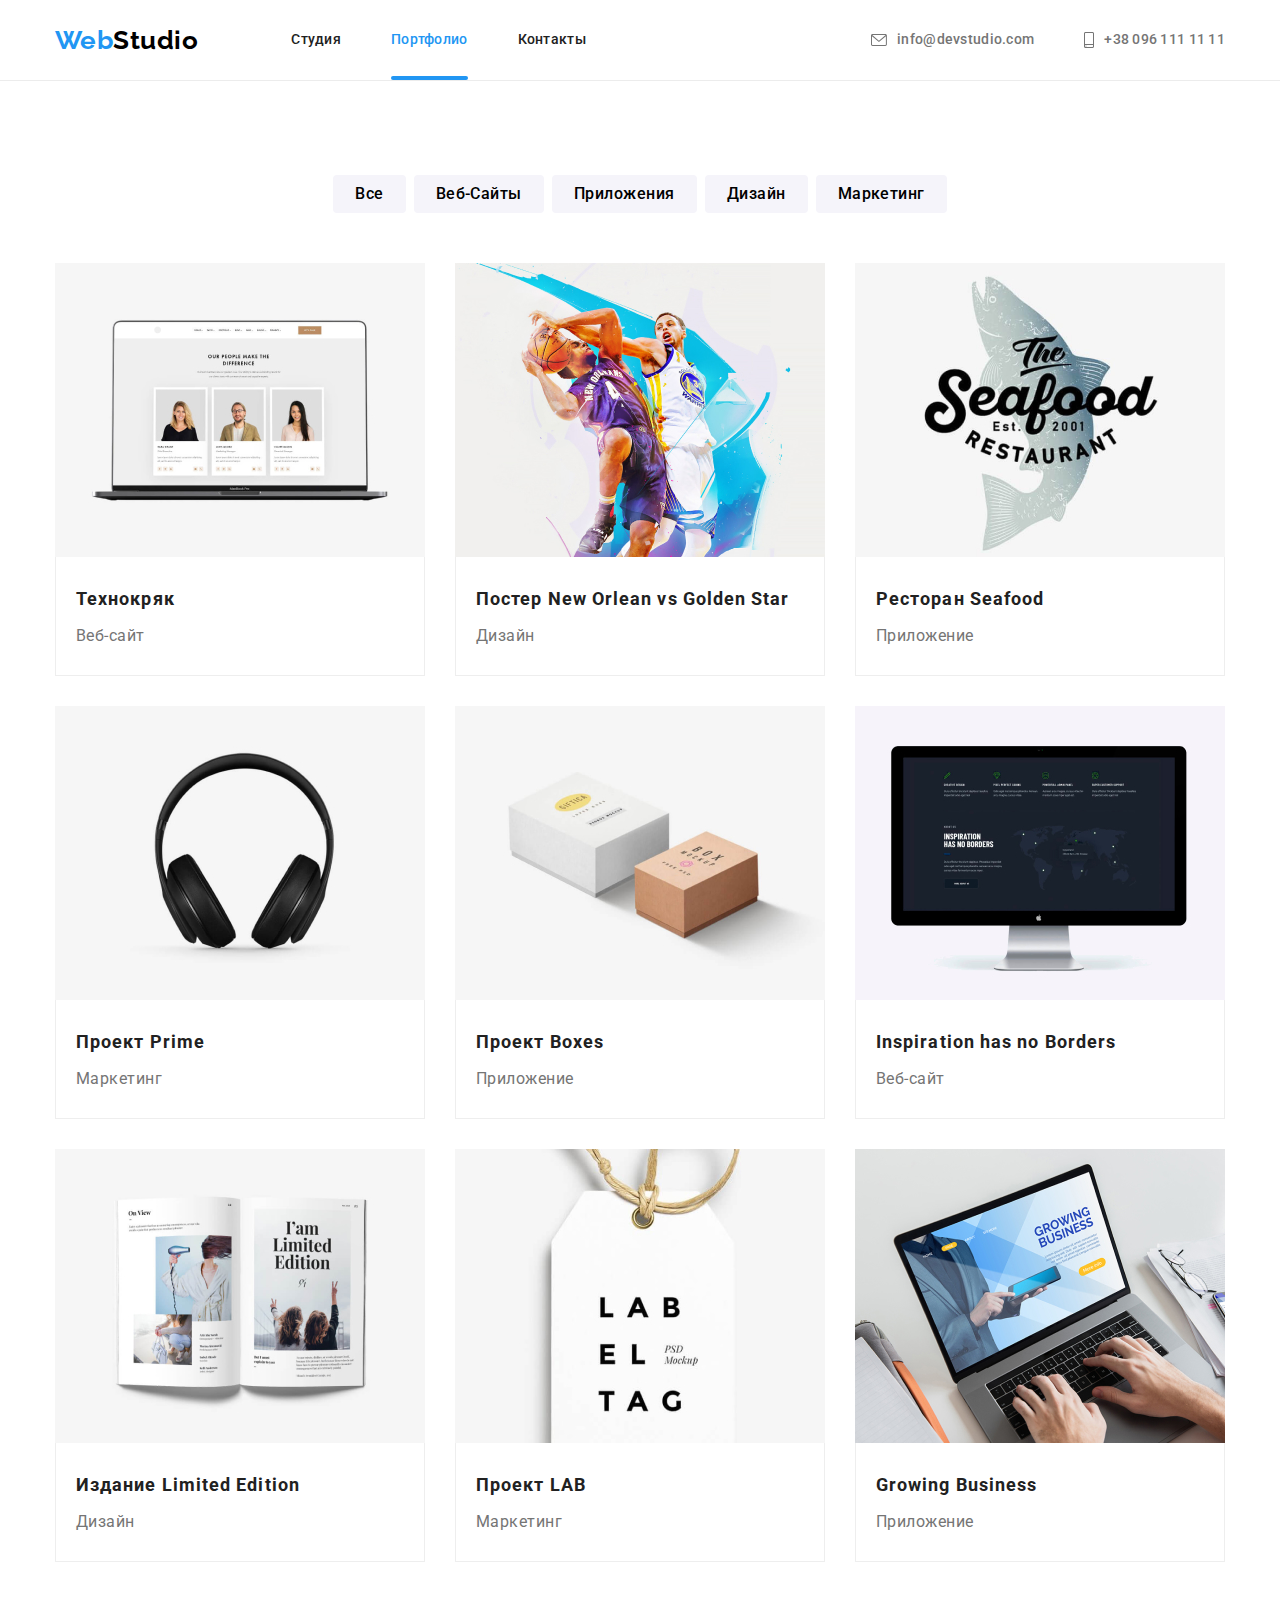
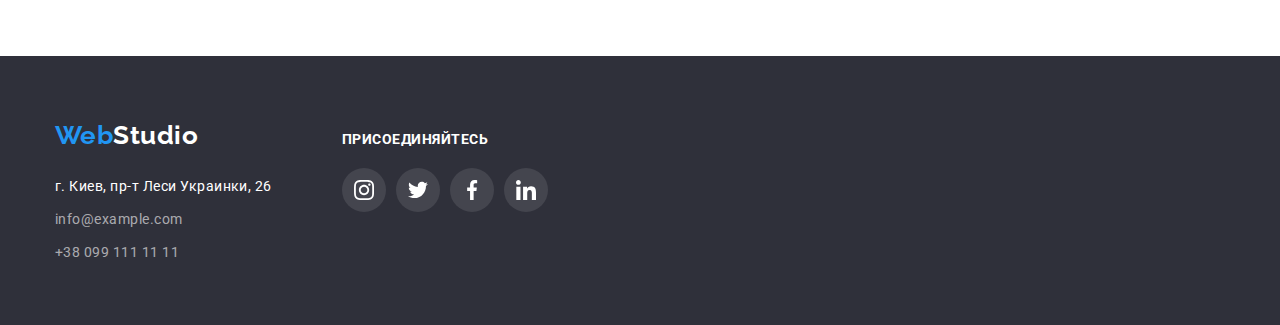
==== commit 45d319cc: "1" ====
--- a/portfolio.html
+++ b/portfolio.html
@@ -274,7 +274,7 @@
                   rel="noopener noreferrer"
                 >
                   г. Киев, пр-т Леси Украинки, 26</a
-                >v
+                >
               </li>
               <li class="footer-list">
                 <a class="link mail-footer" href="mailto:info@example.com"
@@ -294,28 +294,28 @@
           <ul class="footer-soc-list">
             <li class="footer-soc-item">
               <a class="footer-soc-link" href="">
-                <svg class="footer-soc-icon white" width="20">
+                <svg class="footer-soc-icon white" width="20" height="20">
                   <use href="images/icons.svg#instagram-2"></use>
                 </svg>
               </a>
             </li>
             <li class="footer-soc-item">
               <a class="footer-soc-link" href="">
-                <svg class="footer-soc-icon white" width="20">
+                <svg class="footer-soc-icon white" width="20" height="20">
                   <use href="images/icons.svg#twitter-1"></use>
                 </svg>
               </a>
             </li>
             <li class="footer-soc-item">
               <a class="footer-soc-link" href="">
-                <svg class="footer-soc-icon white" width="20">
+                <svg class="footer-soc-icon white" width="20" height="20">
                   <use href="images/icons.svg#facebook-1"></use>
                 </svg>
               </a>
             </li>
             <li class="footer-soc-item">
               <a class="footer-soc-link" href="">
-                <svg class="footer-soc-icon white" width="20">
+                <svg class="footer-soc-icon white" width="20" height="20">
                   <use href="images/icons.svg#linkedin-1"></use>
                 </svg>
               </a>
@@ -324,5 +324,15 @@
         </div>
       </div>
     </footer>
+    <div class="backdrop is-hidden" data-modal>
+      <div class="modal">
+        <button class="button-close" type="button" data-modal-close>
+          <svg class="icon-close" width="18" height="18">
+            <use href="images/icons.svg#icon-close"></use>
+          </svg>
+        </button>
+      </div>
+    </div>
+    <script src="./js/modal.js"></script>
   </body>
 </html>
--- a/css/styles.css
+++ b/css/styles.css
@@ -222,22 +222,22 @@
   width: 270px;
   height: 120px;
   margin-bottom: 30px;
-  background-image: url(../images/antenna.png);
+  background-image: url(../images/antenna.svg);
   background-size: 70px;
   background-repeat: no-repeat;
   background-position: center;
 }
 
 .item-adv-list.diagram::before {
-  background-image: url(../images/diagram.png);
+  background-image: url(../images/diagram.svg);
 }
 
 .item-adv-list.time::before {
-  background-image: url(../images/clock.png);
+  background-image: url(../images/clock1.svg);
 }
 
 .item-adv-list.cosmos::before {
-  background-image: url(../images/astronaut.png);
+  background-image: url(../images/astronaut.svg);
 }
 
 .advatages-list {
@@ -341,12 +341,16 @@
   width: 44px;
   height: 44px;
   border-radius: 50%;
-  transition: background-color 250ms cubic-bezier(0.4, 0, 0.2, 1);
+  transition: fill 250ms cubic-bezier(0.4, 0, 0.2, 1),
+    background-color 250ms cubic-bezier(0.4, 0, 0.2, 1);
 }
 
 .team-link:hover,
-.team-link:focus {
+.team-link:focus,
+.team-link:hover .team-icon,
+.team-link:focus .team-icon {
   background-color: var(--accent-color);
+  fill: #ffffff;
 }
 
 .team-list .team-item + .team-item {
@@ -377,12 +381,7 @@
 
 .team-icon {
   fill: var(--unactive-color);
-  transition: fill 250ms cubic-bezier(0.4, 0, 0.2, 1);
-}
-
-.team-link:hover .team-icon,
-.team-link:focus .team-icon {
-  fill: #ffffff;
+  /* transition: fill 250ms cubic-bezier(0.4, 0, 0.2, 1); */
 }
 
 /* clients */
@@ -403,6 +402,7 @@
   height: 92px;
   justify-content: center;
   align-items: center;
+  transition: border 250ms cubic-bezier(0.4, 0, 0.2, 1);
 }
 
 .clients-logo-icon {
@@ -420,7 +420,6 @@
 .clients-link:hover,
 .clients-link:focus {
   border: 1px solid var(--accent-color);
-  transition: border 250ms cubic-bezier(0.4, 0, 0.2, 1);
 }
 
 /* footer */
@@ -477,6 +476,7 @@
   font-style: normal;
   font-size: 14px;
   line-height: 1.71;
+  transition: color 250ms cubic-bezier(0.4, 0, 0.2, 1);
 }
 
 .footer-title .footer-list + .footer-list {
@@ -677,7 +677,9 @@
   background: #f5f4fa;
   border-radius: 4px;
   border: 0;
-  transition: box-shadow, background-color, 250ms cubic-bezier(0.4, 0, 0.2, 1);
+  transition: box-shadow 250ms cubic-bezier(0.4, 0, 0.2, 1),
+    background-color 250ms cubic-bezier(0.4, 0, 0.2, 1),
+    color 250ms cubic-bezier(0.4, 0, 0.2, 1);
 }
 
 .button-secondary:hover,
@@ -717,7 +719,8 @@
   height: 100%;
   top: 0;
   left: 0;
-  transition: opacity 250ms cubic-bezier(0.4, 0, 0.2, 1);
+  transition: opacity 250ms cubic-bezier(0.4, 0, 0.2, 1),
+    visibility 250ms cubic-bezier(0.4, 0, 0.2, 1);
 }
 
 .backdrop.is-hidden {
